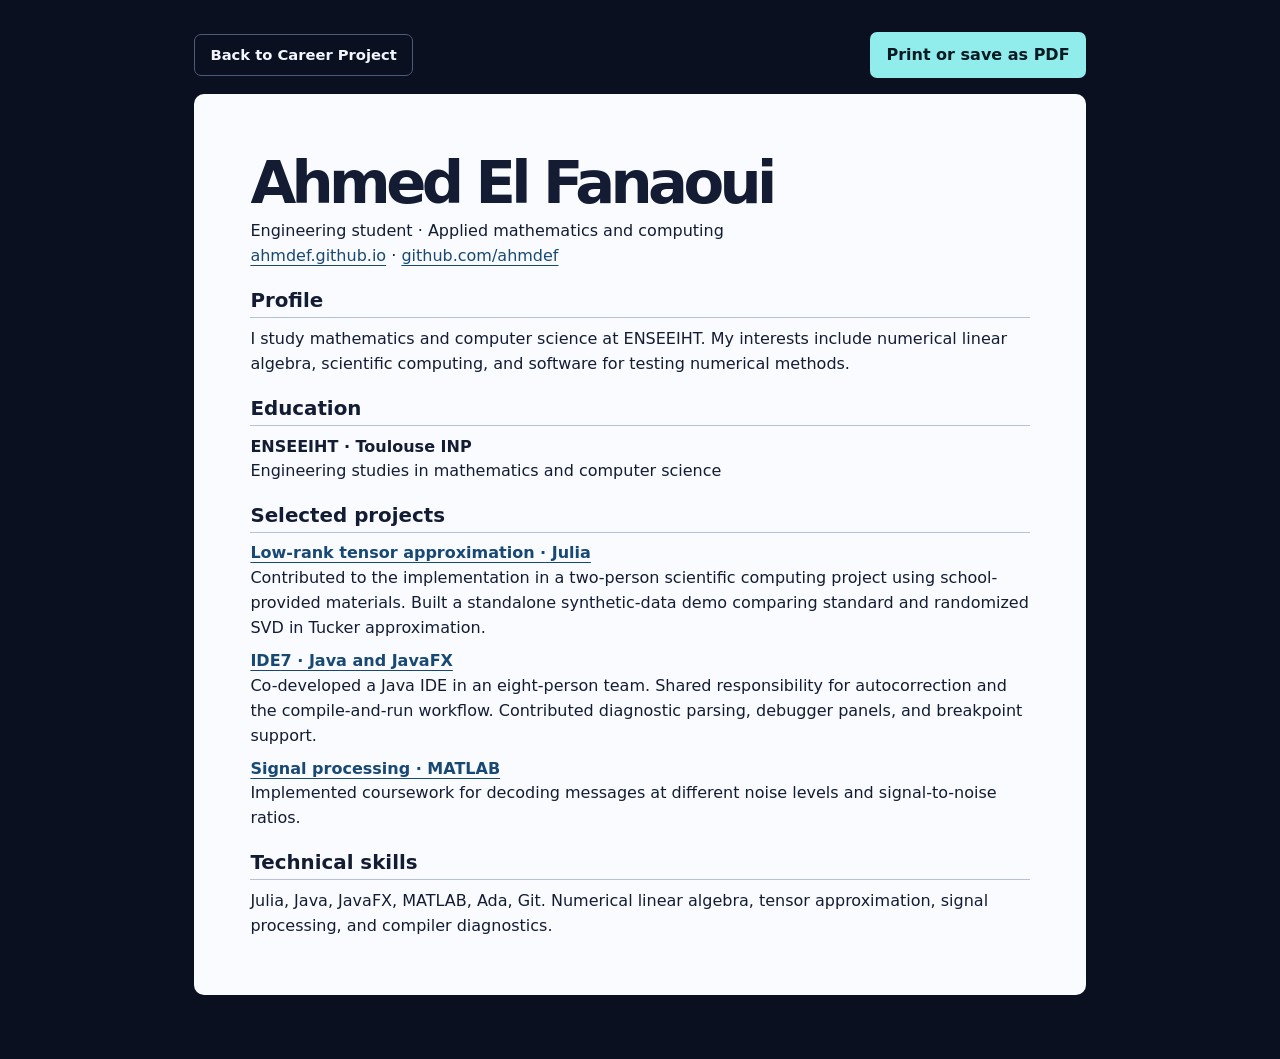
==== cv-en.html @ 50d5e381 "Add interactive 3D surface and Career Project" ====
<!doctype html>
<html lang="en">
<head>
  <meta charset="utf-8">
  <meta name="viewport" content="width=device-width, initial-scale=1">
  <title>CV in English | Ahmed El Fanaoui</title>
  <link rel="stylesheet" href="./styles.css">
</head>
<body class="cv-page">
  <nav class="actions" aria-label="CV in English">
    <a class="button secondary" href="./#career">Back to Career Project</a>
    <button class="button primary" type="button" onclick="window.print()">Print or save as PDF</button>
  </nav>
  <main class="cv-paper">
    <h1>Ahmed El Fanaoui</h1>
    <p>Engineering student · Applied mathematics and computing</p>
    <p><a href="https://ahmdef.github.io/">ahmdef.github.io</a> · <a href="https://github.com/ahmdef">github.com/ahmdef</a></p>
    <section><h2>Profile</h2><p>I study mathematics and computer science at ENSEEIHT. My interests include numerical linear algebra, scientific computing, and software for testing numerical methods.</p></section>
    <section><h2>Education</h2><h3>ENSEEIHT · Toulouse INP</h3><p>Engineering studies in mathematics and computer science</p></section>
    <section>
      <h2>Selected projects</h2>
      <h3><a href="https://github.com/ahmdef/tensor-low-rank-julia">Low-rank tensor approximation · Julia</a></h3><p>Contributed to the implementation in a two-person scientific computing project using school-provided materials. Built a standalone synthetic-data demo comparing standard and randomized SVD in Tucker approximation.</p>
      <h3><a href="https://github.com/ahmdef/ide7-compile-run-demo">IDE7 · Java and JavaFX</a></h3><p>Co-developed a Java IDE in an eight-person team. Shared responsibility for autocorrection and the compile-and-run workflow. Contributed diagnostic parsing, debugger panels, and breakpoint support.</p>
      <h3><a href="https://github.com/ahmdef/SIgnal-Processing-Project">Signal processing · MATLAB</a></h3><p>Implemented coursework for decoding messages at different noise levels and signal-to-noise ratios.</p>
    </section>
    <section><h2>Technical skills</h2><p>Julia, Java, JavaFX, MATLAB, Ada, Git. Numerical linear algebra, tensor approximation, signal processing, and compiler diagnostics.</p></section>
  </main>
</body>
</html>
---- styles.css ----
:root {
  color-scheme: dark;
  --bg: #0a1020; --panel: #111b30; --surface: #10182b; --line: #2a3855;
  --text: #f3f6ff; --soft: #b7c4db; --accent: #91edeb; --violet: #aeaaff;
  --mono: "SFMono-Regular", Consolas, monospace;
  font: 100%/1.56 "Avenir Next", Avenir, "Segoe UI", system-ui, sans-serif;
  color: var(--text); background: var(--bg);
}
* { box-sizing: border-box; }
body { margin: 0; }
[hidden] { display: none !important; }
a { color: inherit; text-underline-offset: .24em; }
a:hover { color: var(--accent); }
a:focus-visible, button:focus-visible, summary:focus-visible { outline: 3px solid var(--accent); outline-offset: 4px; }
h1,h2,h3,h4,h5,p,figure { margin: 0; }
h1,h2,h3,h4,h5 { line-height: 1.1; }
.wrap { width: min(1240px, calc(100% - 100px)); margin-inline: auto; }
.skip { position: fixed; z-index: 5; left: 1rem; top: 1rem; transform: translateY(-180%); background: var(--text); color: var(--bg); padding: .65rem 1rem; }
.skip:focus { transform: none; }
.site-header { border-bottom: 1px solid var(--line); background: #0a1020; }
.header-inner,.section-heading,.footer { display: flex; justify-content: space-between; align-items: center; gap: 1rem; }
.header-inner { min-height: 72px; }
.brand,nav { display: flex; align-items: center; gap: clamp(.75rem,3vw,1.8rem); }
.brand { gap: .65rem; font-weight: 720; text-decoration: none; }
.mark { display: grid; place-items: center; width: 35px; height: 30px; border: 1px solid #68c9ce; border-radius: 6px; color: var(--accent); font: 700 .86rem var(--mono); }
nav a { font-size: .92rem; font-weight: 650; text-decoration: none; }
.nav-github { border: 1px solid #455675; padding: .38rem .8rem; border-radius: 6px; }
.hero { display: grid; grid-template-columns: 1fr 1.06fr; align-items: center; gap: clamp(2rem,5.5vw,5.4rem); padding-block: clamp(3rem,7.6vw,7rem); }
.eyebrow { color: var(--accent); font: 600 .875rem/1.5 var(--mono); letter-spacing: .03em; }
h1 { font-size: clamp(3.1rem, 6vw, 6.1rem); letter-spacing: -.078em; line-height: .96; margin-block: 1rem 1.35rem; }
h1 em { font-style: normal; color: var(--accent); }
.intro { max-width: 42ch; color: var(--soft); font-size: clamp(1.04rem,1.5vw,1.22rem); }
.actions { display: flex; flex-wrap: wrap; gap: .65rem; margin-top: 1.25rem; }
.button { display: inline-flex; align-items: center; justify-content: center; padding: .61rem .94rem; border: 1px solid transparent; border-radius: 7px; font-weight: 700; line-height: 1.4; text-decoration: none; }
.primary { color: #081a24; background: var(--accent); }
.primary:hover { color: #081a24; background: #bafbfa; }
.secondary { border-color: #4a5b7a; color: var(--text); }
.secondary:hover { border-color: var(--accent); }
.hero-figure { overflow: hidden; border: 1px solid #384b72; border-radius: 15px; box-shadow: 0 22px 85px #345db52b; background: var(--panel); min-width: 0; }
.scene { position: relative; background: radial-gradient(ellipse at 62% 42%, #24346e 0%, #141f42 48%, #0b1327 100%); }
.scene canvas { display: block; width: 100%; height: auto; touch-action: pan-y; }
.scene canvas[data-ready] { cursor: grab; }
.scene canvas[data-ready]:active { cursor: grabbing; }
.scene-label,.scene-hint { position: absolute; font: .875rem/1.35 var(--mono); pointer-events: none; }
.scene-label { top: 1rem; left: 1rem; color: #d3e1fa; }
.scene-label span { display: inline-block; background: var(--accent); width: .52rem; height: .52rem; border-radius: 50%; margin-right: .25rem; }
.scene-hint { bottom: .88rem; right: 1rem; color: #d3e1fa; }
figcaption { display: flex; align-items: center; justify-content: space-between; flex-wrap: wrap; gap: .5rem; padding: .7rem .9rem; border-top: 1px solid var(--line); }
.scene-description { color: var(--soft); font: .875rem/1.4 var(--mono); }
.scene-controls,.console-controls { display: flex; flex-wrap: wrap; gap: .35rem; }
.scene-controls button,.console button { border: 1px solid #596c91; border-radius: 5px; background: transparent; color: var(--text); padding: .33rem .57rem; font: inherit; font-size: .875rem; cursor: pointer; }
.scene-controls button[aria-pressed="true"],.console button[aria-pressed="true"] { background: #c2f4f3; color: #10232d; border-color: #c2f4f3; }
.work,.career-inner { padding-bottom: clamp(3rem,7vw,6rem); }
.section-heading { border-top: 1px solid var(--line); padding-block: 1.5rem; }
.section-heading a { color: var(--accent); font-weight: 650; }
h2 { font-size: clamp(2rem,4.5vw,3.7rem); letter-spacing: -.055em; }
.feature { display: grid; grid-template-columns: 1.07fr 1fr; align-items: center; gap: clamp(1.5rem,5vw,4.5rem); margin-bottom: 1rem; padding: clamp(1.25rem,3vw,2.6rem); border: 1px solid var(--line); border-radius: 12px; background: var(--panel); }
.feature h3 { font-size: clamp(2rem,4vw,3.3rem); letter-spacing: -.055em; margin: .55rem 0 .9rem; }
.feature-copy > p:not(.eyebrow) { color: var(--soft); margin-bottom: .8rem; max-width: 55ch; }
.feature-copy .button { margin-top: .3rem; }
.result,.console { border-radius: 9px; min-width: 0; padding: clamp(1rem,2.5vw,1.75rem); }
.result { background: linear-gradient(145deg,#243661,#1b2747); border: 1px solid #425782; }
.number { display: flex; align-items: center; gap: .9rem; margin-top: .35rem; color: var(--accent); font-size: clamp(3.25rem,6vw,5.25rem); font-weight: 720; line-height: 1; letter-spacing: -.08em; }
.number span { color: var(--text); font-size: 1rem; font-weight: 650; line-height: 1.25; letter-spacing: 0; }
.result-detail,.result-note,.example-note { color: var(--soft); font-size: .9rem; margin-top: .45rem; }
.result dl { margin: .85rem 0 0; }
.result dl div { display: flex; justify-content: space-between; gap: .7rem; border-top: 1px solid #52658d; padding-block: .35rem; }
.result dd { margin: 0; color: var(--accent); font: 650 1rem/1.55 var(--mono); }
.console { background: #0a1325; border: 1px solid var(--line); }
.console-head { display: flex; justify-content: space-between; align-items: baseline; gap: .7rem; margin-bottom: 1rem; }
.console-head h4 { font-size: 1rem; line-height: 1.35; }
.console-head span { color: var(--violet); font: .875rem var(--mono); }
.console pre { margin: 0; font: .9rem/1.5 var(--mono); white-space: pre-wrap; overflow-wrap: anywhere; }
.console .code-line { padding-block: .9rem; }
.console-output { border-top: 1px solid var(--line); padding-block: .7rem; }
.console-output p { color: #ffb7bd; font-weight: 650; }
.console-output p.success { color: #a5eec6; }
.other-heading { font-size: clamp(1.45rem,3vw,2rem); letter-spacing: -.035em; margin: 2.2rem 0 .9rem; }
.other-grid,.roles { display: grid; grid-template-columns: repeat(3,minmax(0,1fr)); gap: 1rem; }
.other-grid article { border-top: 1px solid var(--line); padding: 1rem 0; }
.other-grid h4 { font-size: 1.25rem; margin: .5rem 0; }
.other-grid p:not(.eyebrow),.career-panel p:not(.eyebrow),.career-heading > p,.career-note { color: var(--soft); }
.career { background: linear-gradient(175deg,#121b32,#0d1628 65%); border-top: 1px solid var(--line); }
.career-inner { padding-top: 1.5rem; }
.career-heading { border-top: 0; align-items: end; margin-bottom: .65rem; }
.career-heading h2 { margin-top: .4rem; }
.career-heading > p { max-width: 45ch; }
.career-top { display: grid; grid-template-columns: 1fr 1fr; align-items: start; gap: 1rem; }
.career-panel { padding: clamp(1.15rem,2.7vw,1.85rem); background: var(--surface); border: 1px solid var(--line); border-radius: 10px; }
.career-panel h3 { font-size: 1.65rem; margin: .45rem 0 .6rem; letter-spacing: -.035em; }
.career-panel h4 { font-size: 1.42rem; margin: .45rem 0 .65rem; }
.career-panel h5 { font-size: 1.1rem; margin: .35rem 0 .55rem; }
.career-panel a:not(.button),summary { color: var(--accent); }
.pitch details { margin-top: .8rem; }
.pitch summary { cursor: pointer; font-weight: 650; }
.transcript p { margin-top: .65rem; }
.career-note { margin-bottom: 1rem; }
.role { display: flex; flex-direction: column; }
.mobility { margin-top: auto; padding-top: 1.15rem; }
.mobility > .eyebrow { border-top: 1px solid var(--line); padding-top: .95rem; }
.footer { padding-block: 1.25rem; font-size: .875rem; color: var(--soft); }
.cv-page { max-width: 58rem; margin-inline: auto; padding: 2rem 1.15rem 4rem; }
.cv-paper { background: #f9fbff; color: #131c33; border-radius: 10px; padding: clamp(1.25rem,5vw,3.5rem); }
.cv-paper h1 { font-size: clamp(2.3rem,6vw,3.7rem); margin: .3rem 0 .45rem; }
.cv-paper h2 { font-size: 1.24rem; margin: 1.3rem 0 .55rem; padding-bottom: .35rem; border-bottom: 1px solid #b6c1d7; letter-spacing: 0; }
.cv-paper h3 { font-size: 1rem; margin: .7rem 0 .25rem; }
.cv-paper a { color: #184974; }
.cv-page .actions { margin: 0 0 1rem; justify-content: space-between; }
.cv-page button { cursor: pointer; font: inherit; font-weight: 650; }
@media(max-width:920px) {
  .wrap { width: calc(100% - 60px); }
  .hero { gap: 1.5rem; }
  .career-heading { align-items: start; }
  .roles { grid-template-columns: 1fr 1fr; }
}
@media(max-width:720px) {
  .wrap { width: calc(100% - 36px); }
  .header-inner { min-height: 61px; flex-wrap: wrap; padding-block: .55rem; gap: .75rem; }
  nav { gap: .85rem; }
  .hero,.feature,.career-top,.roles { grid-template-columns: 1fr; }
  .hero { gap: 1.6rem; padding-block: 2.6rem; }
  h1 { font-size: clamp(2.9rem,10.5vw,5rem); }
  .section-heading { flex-wrap: wrap; }
}
@media(max-width:510px) {
  .other-grid { grid-template-columns: 1fr; gap: .15rem; }
  .nav-github { padding: .26rem .48rem; }
}
@media print {
  :root { color-scheme: light; background: #fff; }
  .cv-page { max-width: none; padding: 0; }
  .cv-paper { padding: 0; background: #fff; }
  .cv-page .actions { display: none; }
  .cv-paper section { break-inside: avoid; }
}
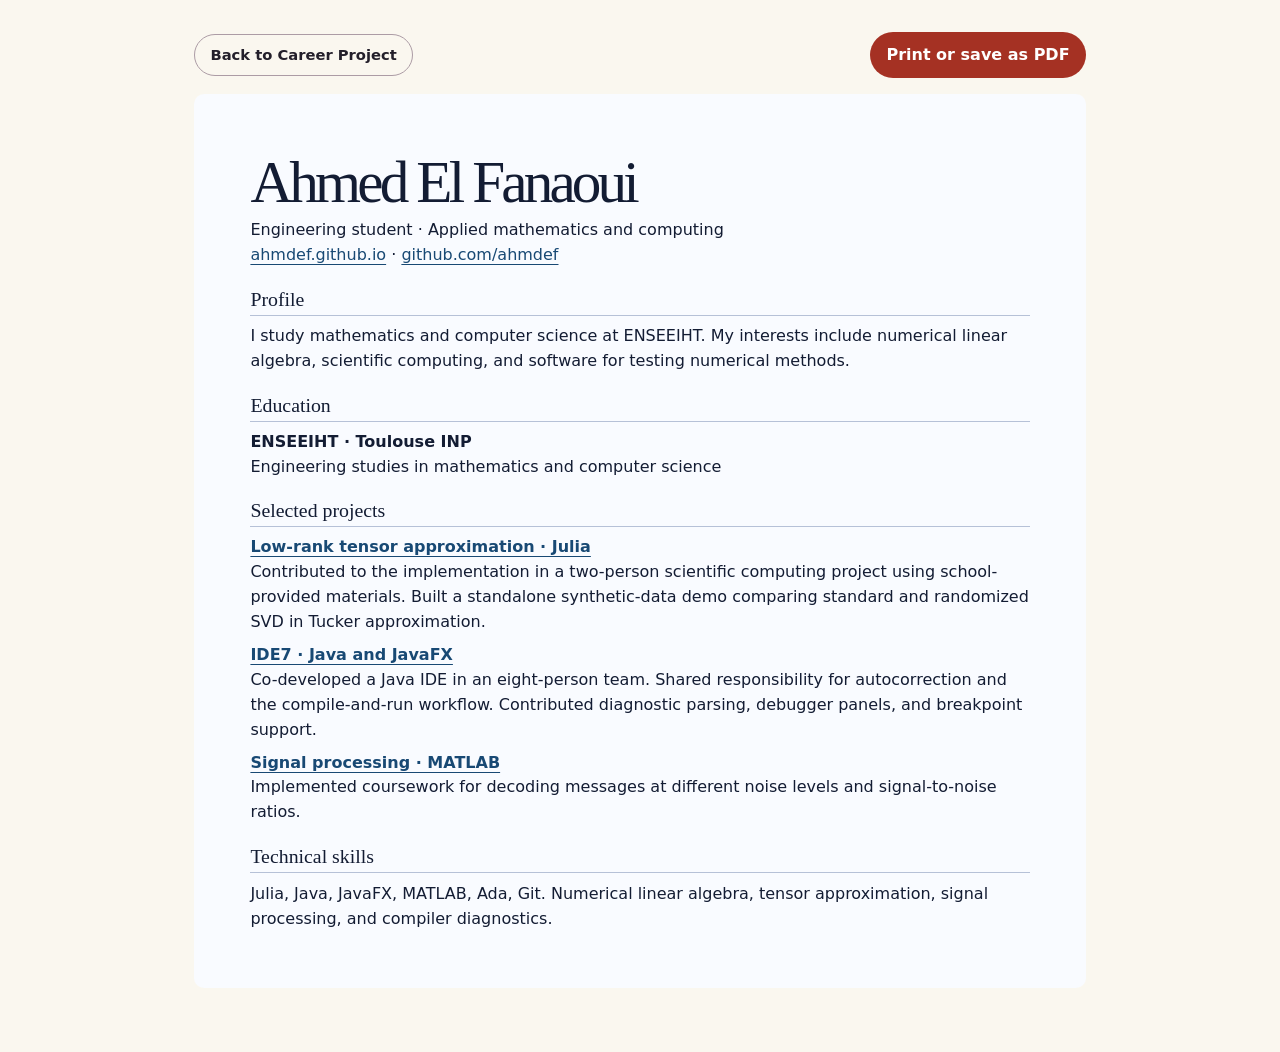
==== commit 7bb4340f: "Refresh the site assets for returning visitors" ====
--- a/cv-en.html
+++ b/cv-en.html
@@ -4,7 +4,7 @@
   <meta charset="utf-8">
   <meta name="viewport" content="width=device-width, initial-scale=1">
   <title>CV in English | Ahmed El Fanaoui</title>
-  <link rel="stylesheet" href="./styles.css">
+  <link rel="stylesheet" href="./styles.css?v=20261123">
 </head>
 <body class="cv-page">
   <nav class="actions" aria-label="CV in English">
--- a/styles.css
+++ b/styles.css
@@ -1,8 +1,9 @@
 :root {
-  color-scheme: dark;
-  --bg: #0a1020; --panel: #111b30; --surface: #10182b; --line: #2a3855;
-  --text: #f3f6ff; --soft: #b7c4db; --accent: #91edeb; --violet: #aeaaff;
+  color-scheme: light;
+  --bg: #faf7ef; --panel: #fffdf7; --surface: #f2eadc; --line: #d8cbbb;
+  --text: #231f2a; --soft: #524957; --accent: #a53123; --violet: #d9caee;
   --mono: "SFMono-Regular", Consolas, monospace;
+  --display: "Iowan Old Style", "Palatino Linotype", Palatino, Georgia, serif;
   font: 100%/1.56 "Avenir Next", Avenir, "Segoe UI", system-ui, sans-serif;
   color: var(--text); background: var(--bg);
 }
@@ -17,56 +18,59 @@
 .wrap { width: min(1240px, calc(100% - 100px)); margin-inline: auto; }
 .skip { position: fixed; z-index: 5; left: 1rem; top: 1rem; transform: translateY(-180%); background: var(--text); color: var(--bg); padding: .65rem 1rem; }
 .skip:focus { transform: none; }
-.site-header { border-bottom: 1px solid var(--line); background: #0a1020; }
+.site-header { border-bottom: 1px solid var(--line); background: var(--bg); }
 .header-inner,.section-heading,.footer { display: flex; justify-content: space-between; align-items: center; gap: 1rem; }
 .header-inner { min-height: 72px; }
 .brand,nav { display: flex; align-items: center; gap: clamp(.75rem,3vw,1.8rem); }
-.brand { gap: .65rem; font-weight: 720; text-decoration: none; }
-.mark { display: grid; place-items: center; width: 35px; height: 30px; border: 1px solid #68c9ce; border-radius: 6px; color: var(--accent); font: 700 .86rem var(--mono); }
+.brand { font: 700 1.22rem var(--display); text-decoration: none; }
 nav a { font-size: .92rem; font-weight: 650; text-decoration: none; }
-.nav-github { border: 1px solid #455675; padding: .38rem .8rem; border-radius: 6px; }
-.hero { display: grid; grid-template-columns: 1fr 1.06fr; align-items: center; gap: clamp(2rem,5.5vw,5.4rem); padding-block: clamp(3rem,7.6vw,7rem); }
-.eyebrow { color: var(--accent); font: 600 .875rem/1.5 var(--mono); letter-spacing: .03em; }
-h1 { font-size: clamp(3.1rem, 6vw, 6.1rem); letter-spacing: -.078em; line-height: .96; margin-block: 1rem 1.35rem; }
-h1 em { font-style: normal; color: var(--accent); }
+.nav-github { border: 1px solid #ab9eac; padding: .34rem .84rem; border-radius: 999px; }
+.hero { display: grid; grid-template-columns: 1fr 1.06fr; align-items: center; gap: clamp(2rem,5.2vw,5rem); padding-block: clamp(3rem,6.8vw,6.2rem); }
+.eyebrow { color: var(--accent); font-weight: 700; font-size: .88rem; letter-spacing: .035em; }
+h1 { font: 500 clamp(3.5rem,7.1vw,7rem)/.94 var(--display); letter-spacing: -.065em; margin-block: .85rem 1.3rem; }
+h1 em { font-style: italic; color: var(--accent); }
 .intro { max-width: 42ch; color: var(--soft); font-size: clamp(1.04rem,1.5vw,1.22rem); }
 .actions { display: flex; flex-wrap: wrap; gap: .65rem; margin-top: 1.25rem; }
-.button { display: inline-flex; align-items: center; justify-content: center; padding: .61rem .94rem; border: 1px solid transparent; border-radius: 7px; font-weight: 700; line-height: 1.4; text-decoration: none; }
-.primary { color: #081a24; background: var(--accent); }
-.primary:hover { color: #081a24; background: #bafbfa; }
-.secondary { border-color: #4a5b7a; color: var(--text); }
+.button { display: inline-flex; align-items: center; justify-content: center; padding: .61rem .94rem; border: 1px solid transparent; border-radius: 999px; font-weight: 700; line-height: 1.4; text-decoration: none; }
+.primary { color: white; background: var(--accent); }
+.primary:hover { color: white; background: #7c2219; }
+.secondary { border-color: #ac9ca5; color: var(--text); }
 .secondary:hover { border-color: var(--accent); }
-.hero-figure { overflow: hidden; border: 1px solid #384b72; border-radius: 15px; box-shadow: 0 22px 85px #345db52b; background: var(--panel); min-width: 0; }
-.scene { position: relative; background: radial-gradient(ellipse at 62% 42%, #24346e 0%, #141f42 48%, #0b1327 100%); }
+.hero-figure { overflow: hidden; border: 1px solid #a793b4; border-radius: 50% 50% 13px 13px / 15% 15% 13px 13px; box-shadow: 12px 15px 0 #eddcce; background: #f4e9f7; min-width: 0; }
+.scene { position: relative; background: radial-gradient(ellipse at 52% 38%, #fff4e6 0%, #f3dce9 55%, #ddcee9 100%); }
 .scene canvas { display: block; width: 100%; height: auto; touch-action: pan-y; }
 .scene canvas[data-ready] { cursor: grab; }
 .scene canvas[data-ready]:active { cursor: grabbing; }
+.scene canvas:focus-visible { outline: 2px solid var(--accent); outline-offset: -4px; }
 .scene-label,.scene-hint { position: absolute; font: .875rem/1.35 var(--mono); pointer-events: none; }
-.scene-label { top: 1rem; left: 1rem; color: #d3e1fa; }
+.scene-label { top: 8%; left: 50%; transform: translateX(-50%); white-space: nowrap; color: #593a62; }
 .scene-label span { display: inline-block; background: var(--accent); width: .52rem; height: .52rem; border-radius: 50%; margin-right: .25rem; }
-.scene-hint { bottom: .88rem; right: 1rem; color: #d3e1fa; }
+.scene-hint { bottom: .88rem; right: 1rem; color: #593a62; }
 figcaption { display: flex; align-items: center; justify-content: space-between; flex-wrap: wrap; gap: .5rem; padding: .7rem .9rem; border-top: 1px solid var(--line); }
-.scene-description { color: var(--soft); font: .875rem/1.4 var(--mono); }
+.scene-description { color: var(--soft); font-size: .89rem; }
 .scene-controls,.console-controls { display: flex; flex-wrap: wrap; gap: .35rem; }
-.scene-controls button,.console button { border: 1px solid #596c91; border-radius: 5px; background: transparent; color: var(--text); padding: .33rem .57rem; font: inherit; font-size: .875rem; cursor: pointer; }
-.scene-controls button[aria-pressed="true"],.console button[aria-pressed="true"] { background: #c2f4f3; color: #10232d; border-color: #c2f4f3; }
+.scene-controls button,.console button { border: 1px solid #a48ca8; border-radius: 999px; background: transparent; color: var(--text); padding: .33rem .57rem; font: inherit; font-size: .875rem; cursor: pointer; }
+.scene-controls button[aria-pressed="true"],.console button[aria-pressed="true"] { background: #ead6ed; color: #301d39; border-color: #a48ca8; }
 .work,.career-inner { padding-bottom: clamp(3rem,7vw,6rem); }
 .section-heading { border-top: 1px solid var(--line); padding-block: 1.5rem; }
 .section-heading a { color: var(--accent); font-weight: 650; }
-h2 { font-size: clamp(2rem,4.5vw,3.7rem); letter-spacing: -.055em; }
-.feature { display: grid; grid-template-columns: 1.07fr 1fr; align-items: center; gap: clamp(1.5rem,5vw,4.5rem); margin-bottom: 1rem; padding: clamp(1.25rem,3vw,2.6rem); border: 1px solid var(--line); border-radius: 12px; background: var(--panel); }
-.feature h3 { font-size: clamp(2rem,4vw,3.3rem); letter-spacing: -.055em; margin: .55rem 0 .9rem; }
+h2 { font: 500 clamp(2.6rem,5.2vw,4.65rem)/1.02 var(--display); letter-spacing: -.052em; }
+.feature { display: grid; grid-template-columns: 1.07fr 1fr; align-items: center; gap: clamp(1.6rem,6vw,5.5rem); margin-top: .8rem; padding-block: clamp(1.5rem,4.2vw,3.8rem); border-bottom: 1px solid var(--line); }
+@media(min-width:721px) { .feature.ide .feature-copy { grid-column: 2; grid-row: 1; } .feature.ide .console { grid-column: 1; grid-row: 1; } }
+.feature h3 { font: 500 clamp(2.3rem,4.3vw,3.9rem)/1.03 var(--display); letter-spacing: -.05em; margin: .55rem 0 .9rem; }
 .feature-copy > p:not(.eyebrow) { color: var(--soft); margin-bottom: .8rem; max-width: 55ch; }
 .feature-copy .button { margin-top: .3rem; }
 .result,.console { border-radius: 9px; min-width: 0; padding: clamp(1rem,2.5vw,1.75rem); }
-.result { background: linear-gradient(145deg,#243661,#1b2747); border: 1px solid #425782; }
+.result { background: #e8dcef; border: 1px solid #c2adc8; padding: clamp(1.2rem,4vw,3rem); }
 .number { display: flex; align-items: center; gap: .9rem; margin-top: .35rem; color: var(--accent); font-size: clamp(3.25rem,6vw,5.25rem); font-weight: 720; line-height: 1; letter-spacing: -.08em; }
 .number span { color: var(--text); font-size: 1rem; font-weight: 650; line-height: 1.25; letter-spacing: 0; }
 .result-detail,.result-note,.example-note { color: var(--soft); font-size: .9rem; margin-top: .45rem; }
 .result dl { margin: .85rem 0 0; }
-.result dl div { display: flex; justify-content: space-between; gap: .7rem; border-top: 1px solid #52658d; padding-block: .35rem; }
+.result dl div { display: flex; justify-content: space-between; gap: .7rem; border-top: 1px solid #bba8c4; padding-block: .35rem; }
 .result dd { margin: 0; color: var(--accent); font: 650 1rem/1.55 var(--mono); }
-.console { background: #0a1325; border: 1px solid var(--line); }
+.console { background: #282033; color: #fff5f5; border: 1px solid #55435c; box-shadow: -9px 9px 0 #eddfd3; padding: clamp(1.2rem,3vw,2.25rem); }
+.console button { color: #fff5f5; }
+.console .example-note { color: #e0d5e6; }
 .console-head { display: flex; justify-content: space-between; align-items: baseline; gap: .7rem; margin-bottom: 1rem; }
 .console-head h4 { font-size: 1rem; line-height: 1.35; }
 .console-head span { color: var(--violet); font: .875rem var(--mono); }
@@ -75,20 +79,20 @@
 .console-output { border-top: 1px solid var(--line); padding-block: .7rem; }
 .console-output p { color: #ffb7bd; font-weight: 650; }
 .console-output p.success { color: #a5eec6; }
-.other-heading { font-size: clamp(1.45rem,3vw,2rem); letter-spacing: -.035em; margin: 2.2rem 0 .9rem; }
+.other-heading { font: 500 clamp(1.9rem,3.2vw,2.7rem)/1.08 var(--display); letter-spacing: -.035em; margin: 2.2rem 0 .9rem; }
 .other-grid,.roles { display: grid; grid-template-columns: repeat(3,minmax(0,1fr)); gap: 1rem; }
 .other-grid article { border-top: 1px solid var(--line); padding: 1rem 0; }
 .other-grid h4 { font-size: 1.25rem; margin: .5rem 0; }
 .other-grid p:not(.eyebrow),.career-panel p:not(.eyebrow),.career-heading > p,.career-note { color: var(--soft); }
-.career { background: linear-gradient(175deg,#121b32,#0d1628 65%); border-top: 1px solid var(--line); }
+.career { background: #f0e6d8; border-top: 1px solid var(--line); }
 .career-inner { padding-top: 1.5rem; }
 .career-heading { border-top: 0; align-items: end; margin-bottom: .65rem; }
 .career-heading h2 { margin-top: .4rem; }
 .career-heading > p { max-width: 45ch; }
 .career-top { display: grid; grid-template-columns: 1fr 1fr; align-items: start; gap: 1rem; }
-.career-panel { padding: clamp(1.15rem,2.7vw,1.85rem); background: var(--surface); border: 1px solid var(--line); border-radius: 10px; }
-.career-panel h3 { font-size: 1.65rem; margin: .45rem 0 .6rem; letter-spacing: -.035em; }
-.career-panel h4 { font-size: 1.42rem; margin: .45rem 0 .65rem; }
+.career-panel { padding: clamp(1.15rem,2.7vw,1.85rem); background: #faf5ec; border: 1px solid #d2c3b5; border-radius: 10px; }
+.career-panel h3 { font: 600 1.75rem/1.1 var(--display); margin: .45rem 0 .6rem; letter-spacing: -.035em; }
+.career-panel h4 { font: 600 1.6rem/1.1 var(--display); margin: .45rem 0 .65rem; }
 .career-panel h5 { font-size: 1.1rem; margin: .35rem 0 .55rem; }
 .career-panel a:not(.button),summary { color: var(--accent); }
 .pitch details { margin-top: .8rem; }
@@ -119,7 +123,8 @@
   nav { gap: .85rem; }
   .hero,.feature,.career-top,.roles { grid-template-columns: 1fr; }
   .hero { gap: 1.6rem; padding-block: 2.6rem; }
-  h1 { font-size: clamp(2.9rem,10.5vw,5rem); }
+  h1 { font-size: clamp(3.3rem,12.5vw,5.4rem); }
+  .hero-figure { box-shadow: 6px 8px 0 #eddcce; }
   .section-heading { flex-wrap: wrap; }
 }
 @media(max-width:510px) {
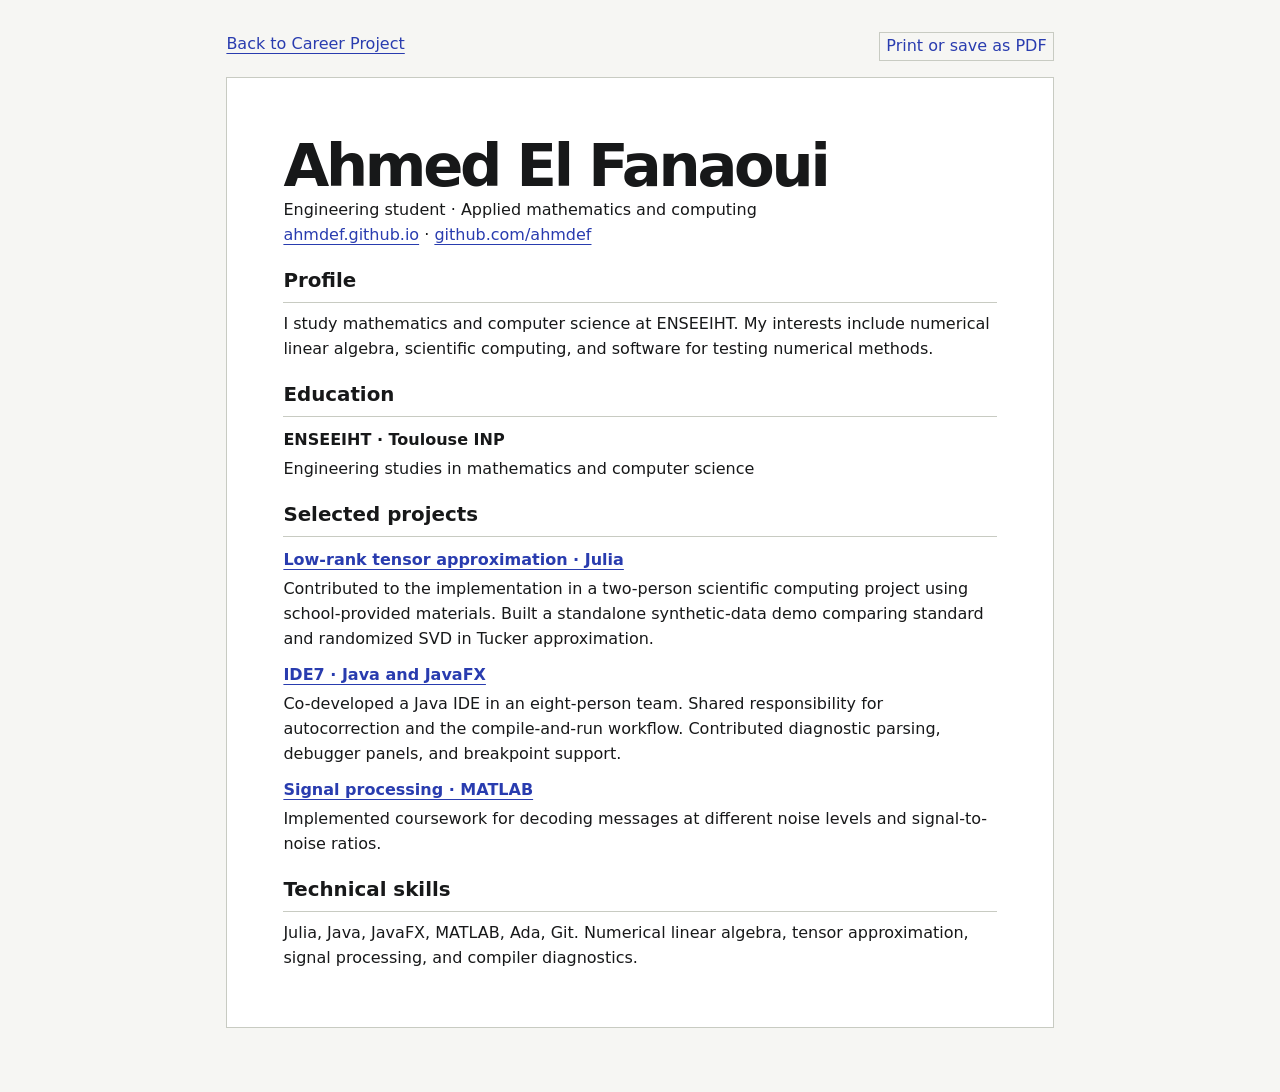
==== commit 562759a7: "Simplify the portfolio and show the original projects" ====
--- a/cv-en.html
+++ b/cv-en.html
@@ -4,7 +4,7 @@
   <meta charset="utf-8">
   <meta name="viewport" content="width=device-width, initial-scale=1">
   <title>CV in English | Ahmed El Fanaoui</title>
-  <link rel="stylesheet" href="./styles.css?v=20261123">
+  <link rel="stylesheet" href="./styles.css?v=personal1">
 </head>
 <body class="cv-page">
   <nav class="actions" aria-label="CV in English">
--- a/styles.css
+++ b/styles.css
@@ -1,140 +1,131 @@
 :root {
   color-scheme: light;
-  --bg: #faf7ef; --panel: #fffdf7; --surface: #f2eadc; --line: #d8cbbb;
-  --text: #231f2a; --soft: #524957; --accent: #a53123; --violet: #d9caee;
+  --paper: #f6f6f3;
+  --ink: #171819;
+  --muted: #555952;
+  --line: #c8cbc2;
+  --blue: #293caf;
   --mono: "SFMono-Regular", Consolas, monospace;
-  --display: "Iowan Old Style", "Palatino Linotype", Palatino, Georgia, serif;
-  font: 100%/1.56 "Avenir Next", Avenir, "Segoe UI", system-ui, sans-serif;
-  color: var(--text); background: var(--bg);
+  font: 100%/1.56 "Avenir Next", "Segoe UI", system-ui, sans-serif;
+  color: var(--ink);
+  background: var(--paper);
 }
 * { box-sizing: border-box; }
-body { margin: 0; }
+body, h1, h2, h3, h4, h5, p, figure { margin: 0; }
 [hidden] { display: none !important; }
-a { color: inherit; text-underline-offset: .24em; }
-a:hover { color: var(--accent); }
-a:focus-visible, button:focus-visible, summary:focus-visible { outline: 3px solid var(--accent); outline-offset: 4px; }
-h1,h2,h3,h4,h5,p,figure { margin: 0; }
-h1,h2,h3,h4,h5 { line-height: 1.1; }
-.wrap { width: min(1240px, calc(100% - 100px)); margin-inline: auto; }
-.skip { position: fixed; z-index: 5; left: 1rem; top: 1rem; transform: translateY(-180%); background: var(--text); color: var(--bg); padding: .65rem 1rem; }
+a { color: var(--blue); text-decoration-thickness: 1px; text-underline-offset: .23em; }
+a:hover { text-decoration-thickness: 2px; }
+a:focus-visible, button:focus-visible, summary:focus-visible, canvas:focus-visible { outline: 2px solid var(--blue); outline-offset: 4px; }
+.wrap { width: min(1150px, calc(100% - 80px)); margin-inline: auto; }
+.skip { position: fixed; left: .8rem; top: .8rem; transform: translateY(-180%); z-index: 2; padding: .55rem .8rem; background: white; }
 .skip:focus { transform: none; }
-.site-header { border-bottom: 1px solid var(--line); background: var(--bg); }
-.header-inner,.section-heading,.footer { display: flex; justify-content: space-between; align-items: center; gap: 1rem; }
-.header-inner { min-height: 72px; }
-.brand,nav { display: flex; align-items: center; gap: clamp(.75rem,3vw,1.8rem); }
-.brand { font: 700 1.22rem var(--display); text-decoration: none; }
-nav a { font-size: .92rem; font-weight: 650; text-decoration: none; }
-.nav-github { border: 1px solid #ab9eac; padding: .34rem .84rem; border-radius: 999px; }
-.hero { display: grid; grid-template-columns: 1fr 1.06fr; align-items: center; gap: clamp(2rem,5.2vw,5rem); padding-block: clamp(3rem,6.8vw,6.2rem); }
-.eyebrow { color: var(--accent); font-weight: 700; font-size: .88rem; letter-spacing: .035em; }
-h1 { font: 500 clamp(3.5rem,7.1vw,7rem)/.94 var(--display); letter-spacing: -.065em; margin-block: .85rem 1.3rem; }
-h1 em { font-style: italic; color: var(--accent); }
-.intro { max-width: 42ch; color: var(--soft); font-size: clamp(1.04rem,1.5vw,1.22rem); }
-.actions { display: flex; flex-wrap: wrap; gap: .65rem; margin-top: 1.25rem; }
-.button { display: inline-flex; align-items: center; justify-content: center; padding: .61rem .94rem; border: 1px solid transparent; border-radius: 999px; font-weight: 700; line-height: 1.4; text-decoration: none; }
-.primary { color: white; background: var(--accent); }
-.primary:hover { color: white; background: #7c2219; }
-.secondary { border-color: #ac9ca5; color: var(--text); }
-.secondary:hover { border-color: var(--accent); }
-.hero-figure { overflow: hidden; border: 1px solid #a793b4; border-radius: 50% 50% 13px 13px / 15% 15% 13px 13px; box-shadow: 12px 15px 0 #eddcce; background: #f4e9f7; min-width: 0; }
-.scene { position: relative; background: radial-gradient(ellipse at 52% 38%, #fff4e6 0%, #f3dce9 55%, #ddcee9 100%); }
+.site-header, .footer {
+  min-height: 64px;
+  display: flex;
+  flex-wrap: wrap;
+  align-items: center;
+  justify-content: space-between;
+  gap: .5rem 1.25rem;
+  border-bottom: 1px solid var(--line);
+}
+.site-header a { color: var(--ink); text-decoration: none; }
+.site-header a:hover { text-decoration: underline; }
+.home { font-weight: 750; }
+nav, .bio-links { display: flex; flex-wrap: wrap; gap: .55rem 1.25rem; }
+.intro { display: grid; grid-template-columns: 1.45fr 1fr; align-items: end; gap: 2rem; padding-block: clamp(3rem, 7vw, 6.8rem); }
+.intro h1 {
+  font-family: "Iowan Old Style", "Palatino Linotype", Palatino, Georgia, serif;
+  font-size: clamp(4.9rem, 12vw, 10.8rem);
+  font-weight: 500;
+  letter-spacing: -.075em;
+  line-height: .79;
+}
+.bio { padding-bottom: .25rem; }
+.bio > p:first-child { max-width: 31ch; font-size: clamp(1.15rem, 2vw, 1.55rem); line-height: 1.45; }
+.bio-links { margin-top: 1rem; }
+.section-title {
+  border-top: 1px solid var(--ink);
+  padding-top: .75rem;
+  font-size: 1rem;
+  font-weight: 800;
+  letter-spacing: .02em;
+}
+.project {
+  display: grid;
+  grid-template-columns: 1fr 1.52fr;
+  align-items: center;
+  gap: clamp(1.35rem, 5vw, 4.5rem);
+  padding-block: clamp(1.7rem, 4.5vw, 4rem);
+  border-bottom: 1px solid var(--line);
+}
+.ide { grid-template-columns: 1.52fr 1fr; }
+.project-text h3, .paths-heading {
+  font-family: "Iowan Old Style", "Palatino Linotype", Palatino, Georgia, serif;
+  font-size: clamp(2.45rem, 4.5vw, 4.4rem);
+  font-weight: 500;
+  line-height: .98;
+  letter-spacing: -.045em;
+  margin: .55rem 0 .9rem;
+}
+.project-text > p:not(.meta) { max-width: 45ch; margin-bottom: .75rem; }
+.meta, figcaption, .coursework span, .credit { color: var(--muted); font-size: .9rem; }
+.meta span { margin-inline: .15rem; }
+.scene { position: relative; background: radial-gradient(ellipse at 50% 35%, #e5e9fb, #d6ddf8 65%, #c7d0ee); }
+.surface-figure { min-width: 0; }
 .scene canvas { display: block; width: 100%; height: auto; touch-action: pan-y; }
 .scene canvas[data-ready] { cursor: grab; }
 .scene canvas[data-ready]:active { cursor: grabbing; }
-.scene canvas:focus-visible { outline: 2px solid var(--accent); outline-offset: -4px; }
-.scene-label,.scene-hint { position: absolute; font: .875rem/1.35 var(--mono); pointer-events: none; }
-.scene-label { top: 8%; left: 50%; transform: translateX(-50%); white-space: nowrap; color: #593a62; }
-.scene-label span { display: inline-block; background: var(--accent); width: .52rem; height: .52rem; border-radius: 50%; margin-right: .25rem; }
-.scene-hint { bottom: .88rem; right: 1rem; color: #593a62; }
-figcaption { display: flex; align-items: center; justify-content: space-between; flex-wrap: wrap; gap: .5rem; padding: .7rem .9rem; border-top: 1px solid var(--line); }
-.scene-description { color: var(--soft); font-size: .89rem; }
-.scene-controls,.console-controls { display: flex; flex-wrap: wrap; gap: .35rem; }
-.scene-controls button,.console button { border: 1px solid #a48ca8; border-radius: 999px; background: transparent; color: var(--text); padding: .33rem .57rem; font: inherit; font-size: .875rem; cursor: pointer; }
-.scene-controls button[aria-pressed="true"],.console button[aria-pressed="true"] { background: #ead6ed; color: #301d39; border-color: #a48ca8; }
-.work,.career-inner { padding-bottom: clamp(3rem,7vw,6rem); }
-.section-heading { border-top: 1px solid var(--line); padding-block: 1.5rem; }
-.section-heading a { color: var(--accent); font-weight: 650; }
-h2 { font: 500 clamp(2.6rem,5.2vw,4.65rem)/1.02 var(--display); letter-spacing: -.052em; }
-.feature { display: grid; grid-template-columns: 1.07fr 1fr; align-items: center; gap: clamp(1.6rem,6vw,5.5rem); margin-top: .8rem; padding-block: clamp(1.5rem,4.2vw,3.8rem); border-bottom: 1px solid var(--line); }
-@media(min-width:721px) { .feature.ide .feature-copy { grid-column: 2; grid-row: 1; } .feature.ide .console { grid-column: 1; grid-row: 1; } }
-.feature h3 { font: 500 clamp(2.3rem,4.3vw,3.9rem)/1.03 var(--display); letter-spacing: -.05em; margin: .55rem 0 .9rem; }
-.feature-copy > p:not(.eyebrow) { color: var(--soft); margin-bottom: .8rem; max-width: 55ch; }
-.feature-copy .button { margin-top: .3rem; }
-.result,.console { border-radius: 9px; min-width: 0; padding: clamp(1rem,2.5vw,1.75rem); }
-.result { background: #e8dcef; border: 1px solid #c2adc8; padding: clamp(1.2rem,4vw,3rem); }
-.number { display: flex; align-items: center; gap: .9rem; margin-top: .35rem; color: var(--accent); font-size: clamp(3.25rem,6vw,5.25rem); font-weight: 720; line-height: 1; letter-spacing: -.08em; }
-.number span { color: var(--text); font-size: 1rem; font-weight: 650; line-height: 1.25; letter-spacing: 0; }
-.result-detail,.result-note,.example-note { color: var(--soft); font-size: .9rem; margin-top: .45rem; }
-.result dl { margin: .85rem 0 0; }
-.result dl div { display: flex; justify-content: space-between; gap: .7rem; border-top: 1px solid #bba8c4; padding-block: .35rem; }
-.result dd { margin: 0; color: var(--accent); font: 650 1rem/1.55 var(--mono); }
-.console { background: #282033; color: #fff5f5; border: 1px solid #55435c; box-shadow: -9px 9px 0 #eddfd3; padding: clamp(1.2rem,3vw,2.25rem); }
-.console button { color: #fff5f5; }
-.console .example-note { color: #e0d5e6; }
-.console-head { display: flex; justify-content: space-between; align-items: baseline; gap: .7rem; margin-bottom: 1rem; }
-.console-head h4 { font-size: 1rem; line-height: 1.35; }
-.console-head span { color: var(--violet); font: .875rem var(--mono); }
-.console pre { margin: 0; font: .9rem/1.5 var(--mono); white-space: pre-wrap; overflow-wrap: anywhere; }
-.console .code-line { padding-block: .9rem; }
-.console-output { border-top: 1px solid var(--line); padding-block: .7rem; }
-.console-output p { color: #ffb7bd; font-weight: 650; }
-.console-output p.success { color: #a5eec6; }
-.other-heading { font: 500 clamp(1.9rem,3.2vw,2.7rem)/1.08 var(--display); letter-spacing: -.035em; margin: 2.2rem 0 .9rem; }
-.other-grid,.roles { display: grid; grid-template-columns: repeat(3,minmax(0,1fr)); gap: 1rem; }
-.other-grid article { border-top: 1px solid var(--line); padding: 1rem 0; }
-.other-grid h4 { font-size: 1.25rem; margin: .5rem 0; }
-.other-grid p:not(.eyebrow),.career-panel p:not(.eyebrow),.career-heading > p,.career-note { color: var(--soft); }
-.career { background: #f0e6d8; border-top: 1px solid var(--line); }
-.career-inner { padding-top: 1.5rem; }
-.career-heading { border-top: 0; align-items: end; margin-bottom: .65rem; }
-.career-heading h2 { margin-top: .4rem; }
-.career-heading > p { max-width: 45ch; }
-.career-top { display: grid; grid-template-columns: 1fr 1fr; align-items: start; gap: 1rem; }
-.career-panel { padding: clamp(1.15rem,2.7vw,1.85rem); background: #faf5ec; border: 1px solid #d2c3b5; border-radius: 10px; }
-.career-panel h3 { font: 600 1.75rem/1.1 var(--display); margin: .45rem 0 .6rem; letter-spacing: -.035em; }
-.career-panel h4 { font: 600 1.6rem/1.1 var(--display); margin: .45rem 0 .65rem; }
-.career-panel h5 { font-size: 1.1rem; margin: .35rem 0 .55rem; }
-.career-panel a:not(.button),summary { color: var(--accent); }
-.pitch details { margin-top: .8rem; }
-.pitch summary { cursor: pointer; font-weight: 650; }
-.transcript p { margin-top: .65rem; }
-.career-note { margin-bottom: 1rem; }
-.role { display: flex; flex-direction: column; }
-.mobility { margin-top: auto; padding-top: 1.15rem; }
-.mobility > .eyebrow { border-top: 1px solid var(--line); padding-top: .95rem; }
-.footer { padding-block: 1.25rem; font-size: .875rem; color: var(--soft); }
-.cv-page { max-width: 58rem; margin-inline: auto; padding: 2rem 1.15rem 4rem; }
-.cv-paper { background: #f9fbff; color: #131c33; border-radius: 10px; padding: clamp(1.25rem,5vw,3.5rem); }
-.cv-paper h1 { font-size: clamp(2.3rem,6vw,3.7rem); margin: .3rem 0 .45rem; }
-.cv-paper h2 { font-size: 1.24rem; margin: 1.3rem 0 .55rem; padding-bottom: .35rem; border-bottom: 1px solid #b6c1d7; letter-spacing: 0; }
+.scene canvas:focus-visible { outline-offset: -4px; }
+.scene-label, .scene-hint { position: absolute; color: #202d6f; font-size: .875rem; pointer-events: none; }
+.scene-label { left: .9rem; top: .65rem; font-weight: 700; }
+.scene-hint { right: .9rem; bottom: .65rem; }
+figcaption { padding-top: .6rem; }
+.surface-figure figcaption, .scene-controls, .console-controls { display: flex; flex-wrap: wrap; align-items: center; gap: .4rem .6rem; }
+button { cursor: pointer; font: inherit; }
+.scene-controls button,.console button { padding: .23rem .53rem; color: var(--blue); border: 1px solid #8190cc; background: transparent; font-size: .875rem; }
+.scene-controls button[aria-pressed="true"], .console button[aria-pressed="true"] { background: var(--blue); color: white; }
+.editor img { display: block; width: 100%; height: auto; border: 1px solid #b8bcb5; background: white; }
+details { margin-top: .85rem; }
+summary { color: var(--blue); cursor: pointer; }
+.console { margin-top: .65rem; padding: .85rem; background: #eceef9; }
+.console pre { margin: .65rem 0 0; font: .875rem/1.5 var(--mono); overflow-wrap: anywhere; white-space: pre-wrap; }
+.console .example-note { margin: .55rem 0 0; font-size: .875rem; color: var(--muted); }
+.console-output { margin-top: .55rem; border-top: 1px solid #bacedb; padding-top: .55rem; }
+.console-output p { color: #861937; font-weight: 650; }
+.console-output p.success { color: #215e39; }
+.coursework { padding-block: 1.4rem 3.65rem; display: grid; grid-template-columns: 1fr 1.52fr; gap: 1rem; }
+.coursework h3, .paths h4 { font-size: 1.12rem; }
+.coursework ul { list-style: none; padding: 0; margin: 0; }
+.coursework li { display: flex; align-items: baseline; justify-content: space-between; gap: .7rem; padding-block: .37rem; border-bottom: 1px solid var(--line); }
+.career-intro { max-width: 70ch; padding: 1.1rem 0; }
+.career-intro details p { margin-top: .6rem; }
+.paths-heading { font-size: clamp(1.85rem, 3.5vw, 3rem); margin-block: 1.25rem; }
+.paths article { display: grid; grid-template-columns: 1fr 2fr; gap: 1rem; padding-block: 1.2rem; border-top: 1px solid var(--line); }
+.paths h5 { font-size: 1rem; }
+.paths p { margin-block: .35rem; max-width: 60ch; }
+.footer { border-bottom: 0; border-top: 1px solid var(--line); margin-top: 2.7rem; color: var(--muted); font-size: .9rem; }
+.cv-page { max-width: 54rem; margin-inline: auto; padding: 2rem 1.15rem 4rem; }
+.cv-paper { background: white; border: 1px solid var(--line); padding: clamp(1.2rem,5vw,3.5rem); }
+.cv-paper h1 { font-size: clamp(2.3rem,6vw,3.7rem); line-height: 1.08; letter-spacing: -.055em; }
+.cv-paper h2 { font-size: 1.24rem; margin: 1.15rem 0 .55rem; padding-bottom: .3rem; border-bottom: 1px solid var(--line); }
 .cv-paper h3 { font-size: 1rem; margin: .7rem 0 .25rem; }
-.cv-paper a { color: #184974; }
-.cv-page .actions { margin: 0 0 1rem; justify-content: space-between; }
-.cv-page button { cursor: pointer; font: inherit; font-weight: 650; }
-@media(max-width:920px) {
-  .wrap { width: calc(100% - 60px); }
-  .hero { gap: 1.5rem; }
-  .career-heading { align-items: start; }
-  .roles { grid-template-columns: 1fr 1fr; }
-}
-@media(max-width:720px) {
+.cv-page .actions { margin-bottom: 1rem; justify-content: space-between; }
+.cv-page button { background: transparent; border: 1px solid var(--line); color: var(--blue); }
+@media(max-width:760px) {
   .wrap { width: calc(100% - 36px); }
-  .header-inner { min-height: 61px; flex-wrap: wrap; padding-block: .55rem; gap: .75rem; }
-  nav { gap: .85rem; }
-  .hero,.feature,.career-top,.roles { grid-template-columns: 1fr; }
-  .hero { gap: 1.6rem; padding-block: 2.6rem; }
-  h1 { font-size: clamp(3.3rem,12.5vw,5.4rem); }
-  .hero-figure { box-shadow: 6px 8px 0 #eddcce; }
-  .section-heading { flex-wrap: wrap; }
+  .intro,.project,.coursework { grid-template-columns: 1fr; }
+  .intro { gap: 1.65rem; }
+  .intro h1 { font-size: clamp(4.35rem,16vw,7rem); }
+  .ide .editor { order: 1; }
 }
 @media(max-width:510px) {
-  .other-grid { grid-template-columns: 1fr; gap: .15rem; }
-  .nav-github { padding: .26rem .48rem; }
+  .site-header { padding-block: .72rem; }
+  .site-header nav { gap: .8rem; font-size: .875rem; }
+  .paths article { grid-template-columns: 1fr; gap: .5rem; }
 }
 @media print {
-  :root { color-scheme: light; background: #fff; }
   .cv-page { max-width: none; padding: 0; }
-  .cv-paper { padding: 0; background: #fff; }
+  .cv-paper { padding: 0; border: 0; }
   .cv-page .actions { display: none; }
   .cv-paper section { break-inside: avoid; }
 }
